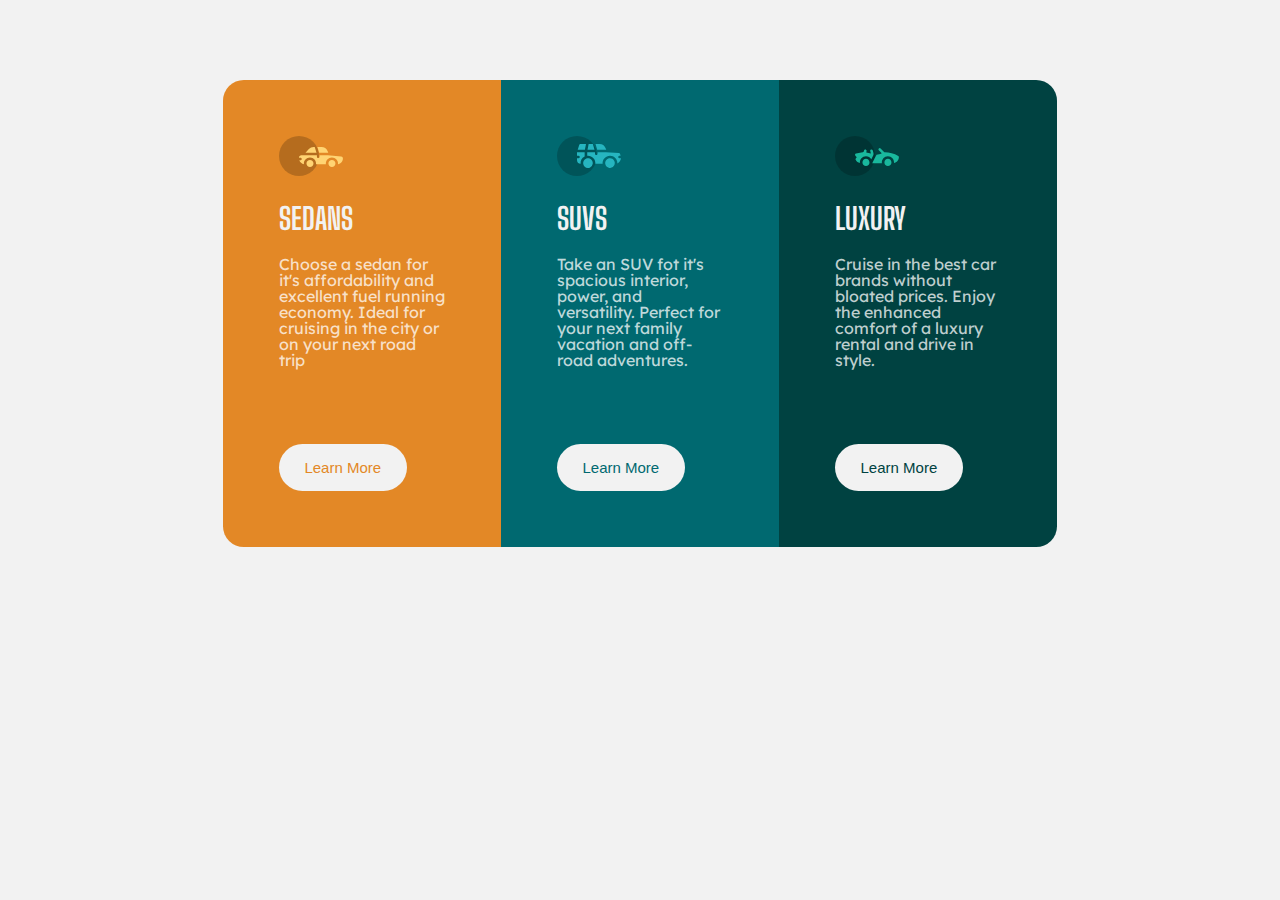
==== index.html @ e6758195 "first commit" ====
<!DOCTYPE html>
<html lang="en">
<head>
   <meta charset="UTF-8">
   <meta http-equiv="X-UA-Compatible" content="IE=edge">
   <meta name="viewport" content="width=device-width, initial-scale=1.0">
   <link rel="shortcut icon" href="favicon.png" type="image/x-icon">
   <link rel="stylesheet" href="css/style.css">
   <title>ZURI flexbox site</title>
</head>
<body>
   <main>
      <div id="mothercont">
         <div class="sedan sizepad">
            <img src="images/icon-sedans.svg" alt="sedan">

            <h1>SEDANS</h1>

            <p>
               Choose a sedan for it's affordability and  excellent fuel running economy.
                Ideal for cruising in the city or on your next road trip
            </p>

            <button class="orange"> Learn More </button>
         </div>
         <div class="suvs sizepad">
            <img src="images/icon-suvs.svg" alt="sedan">

            <h1>SUVS</h1>

            <p>
               Take an SUV fot it's spacious interior, power, and versatility. 
               Perfect for your next family vacation and off-road adventures.
            </p>

            <button class="cyan"> Learn More </button>
         </div>
         <div class="luxury sizepad">
            <img src="images/icon-luxury.svg" alt="sedan">

            <h1>LUXURY</h1>

            <p>
               Cruise in the best car brands without bloated prices. Enjoy the enhanced
               comfort of a luxury rental and drive in style.
            </p>

            <button class="darkcyan"> Learn More </button>
         </div>
      </div>
   </main>

</body>
</html>
---- css/style.css ----
@import url('https://fonts.googleapis.com/css2?family=Big+Shoulders+Display:wght@100;200;300;400;500;600;700;800;900&family=Lexend+Deca:wght@100;200;300;400;500;600;700;800;900&display=swap');
body{
   font-family: Lexend Deca;
   font-weight: 400;
   background-color: hsl(0, 0%, 95%);
   color: hsl(0, 0%, 95%);
}
h1{
   font-family: Big Shoulders Display;
   font-family: 700;
   font-size: 30px;
}
p{
   color: hsla(0, 0%, 100%, 0.75);
   line-height: 1;
}
/* ------button styling----- */
button{
   background-color:hsl(0, 0%, 95%); 
   border-radius: 3em;
   border: 0;
   padding: 1em 1.7em;
   font-size: 15px;
   margin-top: 4em;
}
.orange{
   color:hsl(31, 77%, 52%); ;
}
.cyan{
   color: hsl(184, 100%, 22%);;
}
.darkcyan{
   color:hsl(179, 100%, 13%); ;
}
/* -----Flex container styling----- */
#mothercont{
   display: flex;
   width: 66%;
   margin: 5em auto;
}
.sedan{
   background-color: hsl(31, 77%, 52%);
   border-top-left-radius: 1.3em;
   border-bottom-left-radius: 1.3em;
}
.suvs{
   background-color: hsl(184, 100%, 22%);
}
.luxury{
   background-color: hsl(179, 100%, 13%);
   border-top-right-radius: 1.3em;
   border-bottom-right-radius: 1.3em;
}
.sizepad{
   padding: 3.5em;
   width: 33.3%;
}
/* -----mobile view and tab view styling */
@media (max-width: 800px){
   body{
      margin: 0;
   }
   #mothercont{
      display: flex;
      flex-direction: column;
      width: 100%;
      margin: 0
   }
   .sedan,.luxury{
      border-radius: 0;
   }
   .sizepad{
      padding: 4em;
      height: 100%;
      width: 100%;
   }
}
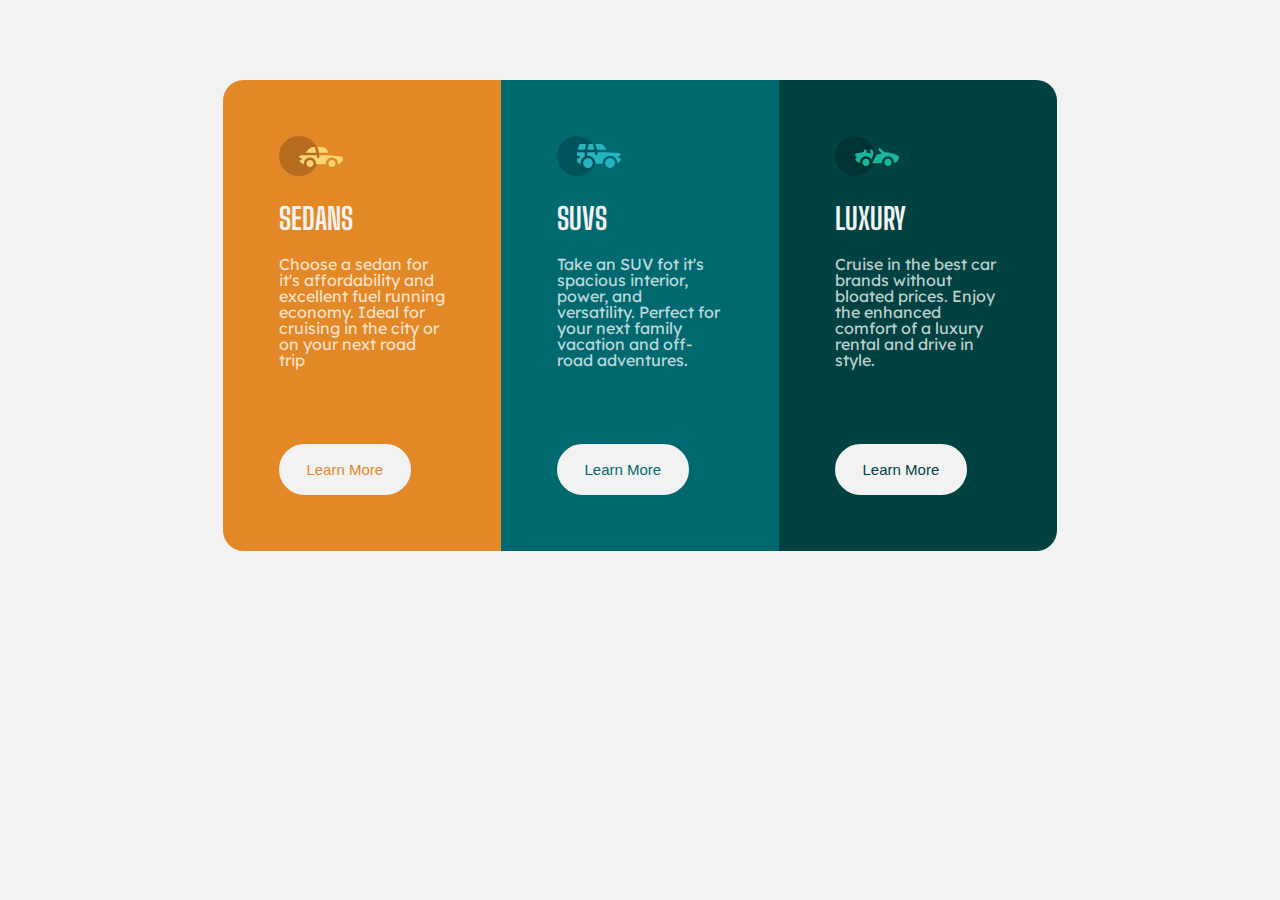
==== commit 2254703d: "Added an icon to the head" ====
--- a/index.html
+++ b/index.html
@@ -4,7 +4,7 @@
    <meta charset="UTF-8">
    <meta http-equiv="X-UA-Compatible" content="IE=edge">
    <meta name="viewport" content="width=device-width, initial-scale=1.0">
-   <link rel="shortcut icon" href="favicon.png" type="image/x-icon">
+   <link rel="icon" href="images/favicon.png" type="image/x-icon">
    <link rel="stylesheet" href="css/style.css">
    <title>ZURI flexbox site</title>
 </head>
@@ -49,6 +49,5 @@
          </div>
       </div>
    </main>
-
 </body>
 </html>--- a/css/style.css
+++ b/css/style.css
@@ -18,7 +18,9 @@
 button{
    background-color:hsl(0, 0%, 95%); 
    border-radius: 3em;
-   border: 0;
+   border-style: solid;
+   color: hsl(0, 0%, 95%);
+   border-color: hsl(0, 0%, 95%);
    padding: 1em 1.7em;
    font-size: 15px;
    margin-top: 4em;
@@ -26,11 +28,24 @@
 .orange{
    color:hsl(31, 77%, 52%); ;
 }
+.orange:hover{
+   border: 1;
+   background-color: hsl(31, 77%, 52%);
+   color: hsl(0, 0%, 95%);
+}
 .cyan{
    color: hsl(184, 100%, 22%);;
 }
+.cyan:hover{
+   background-color: hsl(184, 100%, 22%);
+   color:hsl(0, 0%, 95%);
+}
 .darkcyan{
    color:hsl(179, 100%, 13%); ;
+}
+.darkcyan:hover{
+   background-color: hsl(179, 100%, 13%);
+   color:hsl(0, 0%, 95%)
 }
 /* -----Flex container styling----- */
 #mothercont{
@@ -61,6 +76,7 @@
       margin: 0;
    }
    #mothercont{
+      max-width: 100vw;
       display: flex;
       flex-direction: column;
       width: 100%;
@@ -74,4 +90,4 @@
       height: 100%;
       width: 100%;
    }
-}+}
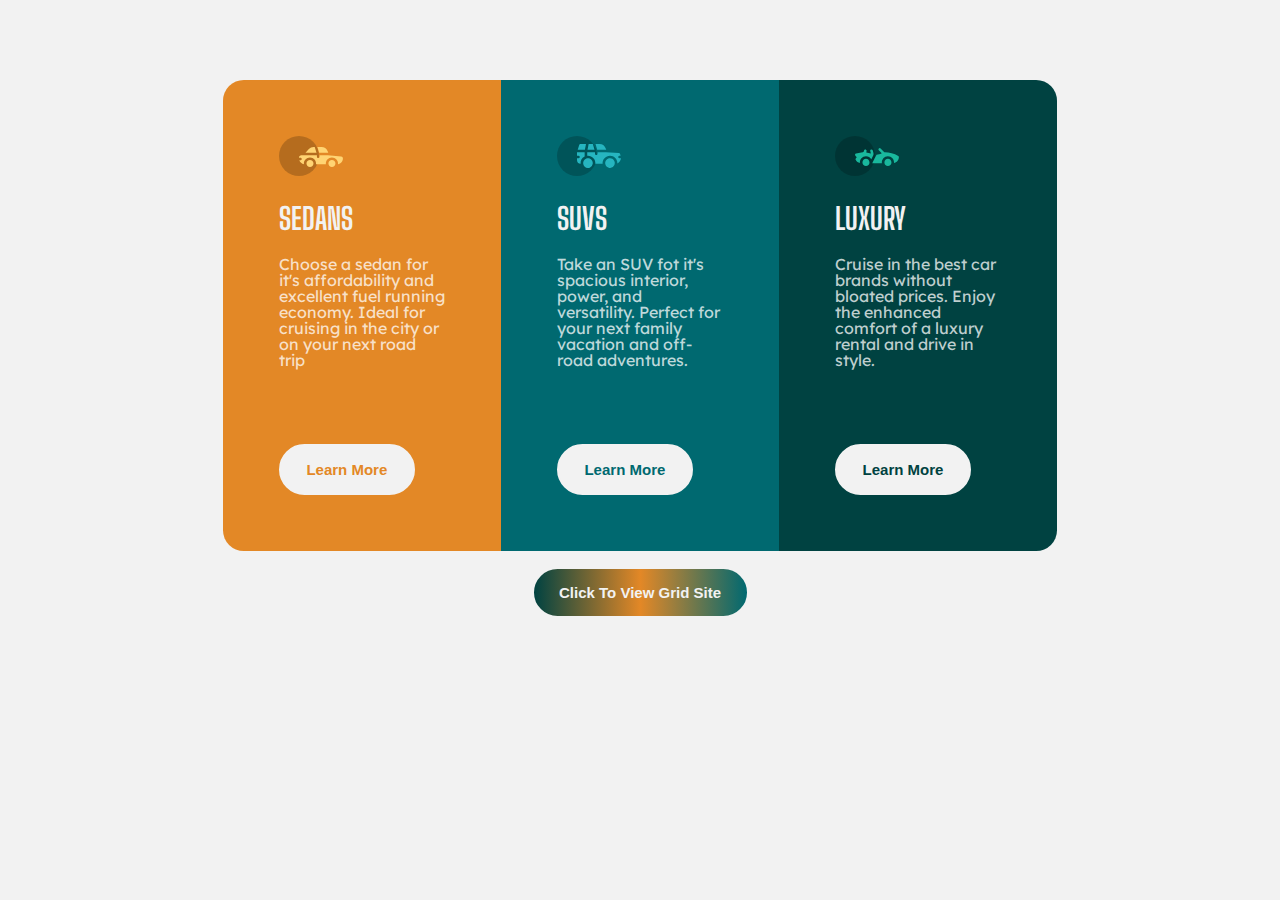
==== commit 613b0657: "Created and Added my A flexbox page ind linked both pages together" ====
--- a/index.html
+++ b/index.html
@@ -48,6 +48,10 @@
             <button class="darkcyan"> Learn More </button>
          </div>
       </div>
+
    </main>
+   <footer>
+      <button class="btn"><a href="grid.html">Click To View Grid Site</a></button>
+   </footer>
 </body>
 </html>--- a/css/style.css
+++ b/css/style.css
@@ -3,6 +3,10 @@
    font-family: Lexend Deca;
    font-weight: 400;
    background-color: hsl(0, 0%, 95%);
+   color: hsl(0, 0%, 95%);
+}
+a{
+   text-decoration: none;
    color: hsl(0, 0%, 95%);
 }
 h1{
@@ -14,16 +18,23 @@
    color: hsla(0, 0%, 100%, 0.75);
    line-height: 1;
 }
+footer{
+   text-align:center ;
+}
 /* ------button styling----- */
 button{
    background-color:hsl(0, 0%, 95%); 
    border-radius: 3em;
    border-style: solid;
-   color: hsl(0, 0%, 95%);
+   font-weight: 700;
    border-color: hsl(0, 0%, 95%);
    padding: 1em 1.7em;
    font-size: 15px;
    margin-top: 4em;
+}
+.btn{
+   margin: auto;
+   background-image: linear-gradient(to right, hsl(179, 100%, 13%) ,hsl(31, 77%, 52%) , hsl(184, 100%, 22%));
 }
 .orange{
    color:hsl(31, 77%, 52%); ;
@@ -50,8 +61,9 @@
 /* -----Flex container styling----- */
 #mothercont{
    display: flex;
+   max-width: 1000px;
    width: 66%;
-   margin: 5em auto;
+   margin: 5em auto 1em;
 }
 .sedan{
    background-color: hsl(31, 77%, 52%);
@@ -91,3 +103,9 @@
       width: 100%;
    }
 }
+@media(min-width: 1440px){ 
+   #mothercont{
+      width: 50%;
+      max-width: 900px;
+   }
+} 